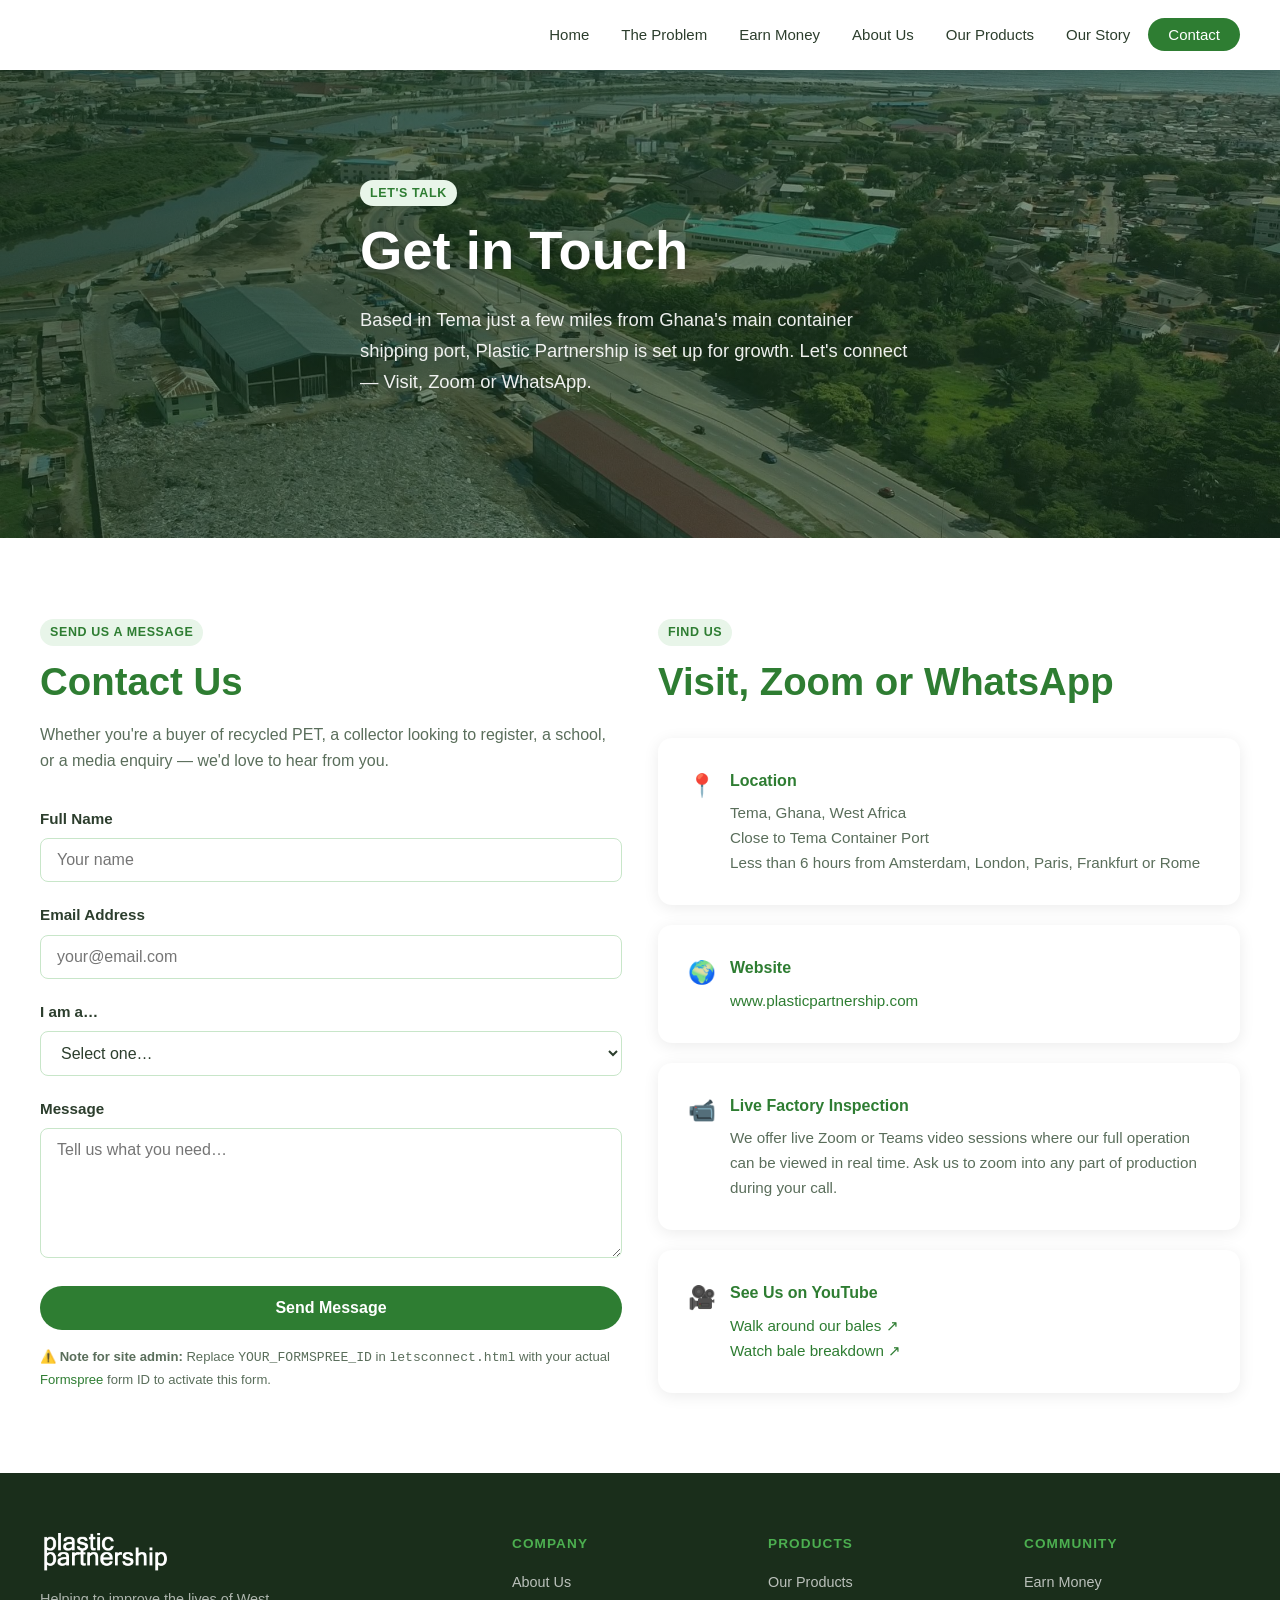
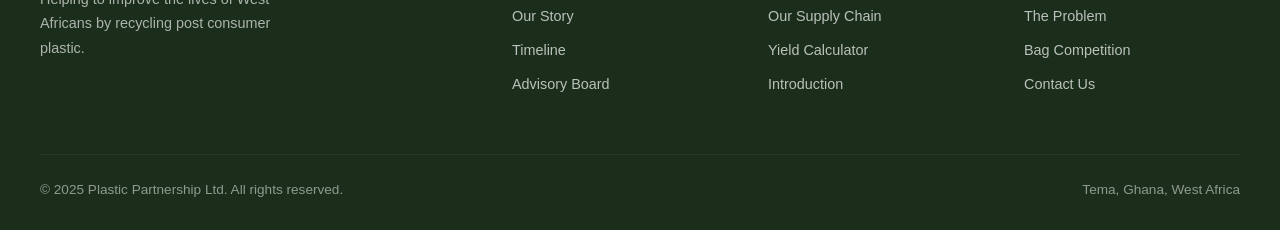
==== letsconnect.html @ b451306d "Initial commit: Plastic Partnership static site rebuild (14 pages)" ====
<!DOCTYPE html>
<html lang="en">
<head>
<meta charset="UTF-8">
<meta name="viewport" content="width=device-width, initial-scale=1.0">
<title>Get in Touch – Plastic Partnership Ghana</title>
<meta name="description" content="Contact Plastic Partnership. Based in Tema, Ghana — just a few miles from Ghana's main container shipping port.">
<link rel="stylesheet" href="style.css">
</head>
<body>
<nav>
  <div class="nav-inner">
    <a class="nav-logo" href="index.html"><img src="images/logo.png" alt="Plastic Partnership"></a>
    <ul class="nav-links">
      <li><a href="index.html">Home</a></li>
      <li><a href="plasticlifecycle.html">The Problem</a></li>
      <li><a href="jointhefight.html">Earn Money</a></li>
      <li><a href="about-us.html">About Us</a></li>
      <li><a href="our-products.html">Our Products</a></li>
      <li><a href="our-story.html">Our Story</a></li>
      <li><a href="letsconnect.html" class="nav-cta active">Contact</a></li>
    </ul>
    <div class="nav-burger" id="navBurger"><span></span><span></span><span></span></div>
  </div>
  <div class="nav-mobile" id="navMobile">
    <a href="index.html">Home</a>
    <a href="plasticlifecycle.html">The Problem</a>
    <a href="jointhefight.html">Earn Money</a>
    <a href="about-us.html">About Us</a>
    <a href="our-products.html">Our Products</a>
    <a href="our-story.html">Our Story</a>
    <a href="timeline.html">Timeline</a>
    <a href="suppliers.html">Our Supply Chain</a>
    <a href="advisoryboard.html">Advisory Board</a>
    <a href="letsconnect.html">Contact</a>
  </div>
</nav>

<section class="hero hero-small" style="background-image:url('images/picking-facility.jpg')">
  <div class="hero-overlay"></div>
  <div class="hero-content">
    <div class="tag">Let's Talk</div>
    <h1>Get in Touch</h1>
    <p>Based in Tema just a few miles from Ghana's main container shipping port, Plastic Partnership is set up for growth. Let's connect — Visit, Zoom or WhatsApp.</p>
  </div>
</section>

<section class="section">
  <div class="container">
    <div class="grid-2">
      <!-- CONTACT FORM -->
      <div>
        <div class="tag">Send Us a Message</div>
        <h2 class="section-title">Contact Us</h2>
        <p style="color:var(--muted);margin-bottom:32px;">Whether you're a buyer of recycled PET, a collector looking to register, a school, or a media enquiry — we'd love to hear from you.</p>

        <form class="form-wrap" style="max-width:100%;" onsubmit="submitForm(event, 'YOUR_FORMSPREE_ID')">
          <div class="form-group">
            <label for="name">Full Name</label>
            <input type="text" id="name" name="name" placeholder="Your name" required>
          </div>
          <div class="form-group">
            <label for="email">Email Address</label>
            <input type="email" id="email" name="email" placeholder="your@email.com" required>
          </div>
          <div class="form-group">
            <label for="subject">I am a…</label>
            <select id="subject" name="subject">
              <option value="">Select one…</option>
              <option value="buyer">Buyer / Manufacturer (interested in our PET bales)</option>
              <option value="collector">Collector (want to register and earn money)</option>
              <option value="school">School or Community Organisation</option>
              <option value="media">Media / Press</option>
              <option value="investor">Investor / Partner</option>
              <option value="other">Other</option>
            </select>
          </div>
          <div class="form-group">
            <label for="message">Message</label>
            <textarea id="message" name="message" placeholder="Tell us what you need…" required></textarea>
          </div>
          <button type="submit" class="btn btn-green" style="width:100%;">Send Message</button>
          <div class="form-success">Thank you! We'll be in touch within 1 business day.</div>
        </form>

        <p style="font-size:.82rem;color:var(--muted);margin-top:16px;">
          ⚠️ <strong>Note for site admin:</strong> Replace <code>YOUR_FORMSPREE_ID</code> in <code>letsconnect.html</code> with your actual <a href="https://formspree.io" target="_blank" rel="noopener">Formspree</a> form ID to activate this form.
        </p>
      </div>

      <!-- CONTACT INFO -->
      <div>
        <div class="tag">Find Us</div>
        <h2 class="section-title">Visit, Zoom or WhatsApp</h2>
        <div style="display:flex;flex-direction:column;gap:20px;margin-top:32px;">
          <div class="card">
            <div style="display:flex;gap:14px;align-items:flex-start;">
              <div style="font-size:1.4rem;flex-shrink:0;">📍</div>
              <div>
                <h4 style="color:var(--green);margin-bottom:6px;">Location</h4>
                <p style="color:var(--muted);font-size:.95rem;">Tema, Ghana, West Africa<br>Close to Tema Container Port<br>Less than 6 hours from Amsterdam, London, Paris, Frankfurt or Rome</p>
              </div>
            </div>
          </div>
          <div class="card">
            <div style="display:flex;gap:14px;align-items:flex-start;">
              <div style="font-size:1.4rem;flex-shrink:0;">🌍</div>
              <div>
                <h4 style="color:var(--green);margin-bottom:6px;">Website</h4>
                <p style="color:var(--muted);font-size:.95rem;"><a href="https://www.plasticpartnership.com">www.plasticpartnership.com</a></p>
              </div>
            </div>
          </div>
          <div class="card">
            <div style="display:flex;gap:14px;align-items:flex-start;">
              <div style="font-size:1.4rem;flex-shrink:0;">📹</div>
              <div>
                <h4 style="color:var(--green);margin-bottom:6px;">Live Factory Inspection</h4>
                <p style="color:var(--muted);font-size:.95rem;">We offer live Zoom or Teams video sessions where our full operation can be viewed in real time. Ask us to zoom into any part of production during your call.</p>
              </div>
            </div>
          </div>
          <div class="card">
            <div style="display:flex;gap:14px;align-items:flex-start;">
              <div style="font-size:1.4rem;flex-shrink:0;">🎥</div>
              <div>
                <h4 style="color:var(--green);margin-bottom:6px;">See Us on YouTube</h4>
                <p style="color:var(--muted);font-size:.95rem;">
                  <a href="https://youtu.be/1LZ8Kd07nZI" target="_blank" rel="noopener">Walk around our bales ↗</a><br>
                  <a href="https://www.youtube.com/shorts/tq0poevjHZc" target="_blank" rel="noopener">Watch bale breakdown ↗</a>
                </p>
              </div>
            </div>
          </div>
        </div>
      </div>
    </div>
  </div>
</section>

<footer>
  <div class="footer-inner">
    <div class="footer-grid">
      <div class="footer-brand">
        <img src="images/logo.png" alt="Plastic Partnership">
        <p>Helping to improve the lives of West Africans by recycling post consumer plastic.</p>
      </div>
      <div class="footer-col">
        <h4>Company</h4>
        <a href="about-us.html">About Us</a>
        <a href="our-story.html">Our Story</a>
        <a href="timeline.html">Timeline</a>
        <a href="advisoryboard.html">Advisory Board</a>
      </div>
      <div class="footer-col">
        <h4>Products</h4>
        <a href="our-products.html">Our Products</a>
        <a href="suppliers.html">Our Supply Chain</a>
        <a href="yieldmatters.html">Yield Calculator</a>
        <a href="introduction.html">Introduction</a>
      </div>
      <div class="footer-col">
        <h4>Community</h4>
        <a href="jointhefight.html">Earn Money</a>
        <a href="plasticlifecycle.html">The Problem</a>
        <a href="competition.html">Bag Competition</a>
        <a href="letsconnect.html">Contact Us</a>
      </div>
    </div>
    <div class="footer-bottom">
      <span>© 2025 Plastic Partnership Ltd. All rights reserved.</span>
      <span>Tema, Ghana, West Africa</span>
    </div>
  </div>
</footer>
<script src="main.js"></script>
</body>
</html>
---- style.css ----
/* Plastic Partnership - Static Site Styles */
:root {
  --green:  #2E7D32;
  --green2: #4CAF50;
  --green3: #E8F5E9;
  --dark:   #1A2E1B;
  --text:   #2C3E2D;
  --muted:  #5A6E5B;
  --white:  #FFFFFF;
  --offwhite:#F7FAF7;
  --border: #C8E6C9;
  --orange: #E65100;
  --orange2:#FF8F00;
}

*{margin:0;padding:0;box-sizing:border-box;}
html{scroll-behavior:smooth;}
body{font-family:'Segoe UI',Arial,sans-serif;color:var(--text);background:var(--white);font-size:16px;line-height:1.65;}
img{max-width:100%;height:auto;display:block;}
a{color:var(--green);text-decoration:none;}
a:hover{color:var(--green2);}

/* ── NAV ── */
nav{position:fixed;top:0;left:0;right:0;z-index:1000;background:rgba(255,255,255,0.97);box-shadow:0 2px 12px rgba(0,0,0,.12);padding:0 24px;}
.nav-inner{max-width:1200px;margin:0 auto;display:flex;align-items:center;justify-content:space-between;height:70px;}
.nav-logo img{height:44px;width:auto;}
.nav-links{display:flex;align-items:center;gap:4px;list-style:none;}
.nav-links a{padding:8px 14px;border-radius:6px;font-size:15px;font-weight:500;color:var(--text);transition:all .2s;}
.nav-links a:hover,.nav-links a.active{background:var(--green3);color:var(--green);}
.nav-cta{background:var(--green)!important;color:var(--white)!important;border-radius:24px!important;padding:8px 20px!important;}
.nav-cta:hover{background:var(--green2)!important;}
.nav-burger{display:none;flex-direction:column;gap:5px;cursor:pointer;padding:4px;}
.nav-burger span{display:block;width:24px;height:2px;background:var(--text);border-radius:2px;transition:all .3s;}
.nav-mobile{display:none;flex-direction:column;background:var(--white);padding:12px 0 20px;border-top:1px solid var(--border);}
.nav-mobile a{padding:11px 24px;font-size:16px;font-weight:500;color:var(--text);display:block;border-bottom:1px solid var(--green3);}
.nav-mobile a:hover{background:var(--green3);color:var(--green);}
@media(max-width:860px){
  .nav-links{display:none;}
  .nav-burger{display:flex;}
  .nav-mobile.open{display:flex;}
}

/* ── HERO ── */
.hero{min-height:88vh;background-size:cover;background-position:center;position:relative;display:flex;align-items:center;margin-top:70px;}
.hero-overlay{position:absolute;inset:0;background:linear-gradient(135deg,rgba(20,50,22,.72) 0%,rgba(30,70,34,.45) 100%);}
.hero-content{position:relative;z-index:1;max-width:1200px;margin:0 auto;padding:80px 24px;color:var(--white);}
.hero-content h1{font-size:clamp(2rem,5vw,3.4rem);font-weight:700;line-height:1.2;max-width:700px;margin-bottom:20px;text-shadow:0 2px 8px rgba(0,0,0,.3);}
.hero-content p{font-size:1.15rem;max-width:560px;margin-bottom:32px;opacity:.92;line-height:1.7;}
.hero-small{min-height:52vh;}

/* ── BUTTONS ── */
.btn{display:inline-block;padding:13px 32px;border-radius:30px;font-size:1rem;font-weight:600;cursor:pointer;transition:all .25s;border:none;}
.btn-green{background:var(--green);color:var(--white);}
.btn-green:hover{background:var(--green2);color:var(--white);transform:translateY(-2px);box-shadow:0 6px 20px rgba(46,125,50,.35);}
.btn-outline{background:transparent;color:var(--white);border:2px solid var(--white);}
.btn-outline:hover{background:var(--white);color:var(--green);}
.btn-orange{background:var(--orange);color:var(--white);}
.btn-orange:hover{background:var(--orange2);color:var(--white);transform:translateY(-2px);}
.btn-sm{padding:9px 22px;font-size:.9rem;}
.btn-group{display:flex;gap:14px;flex-wrap:wrap;margin-top:8px;}

/* ── SECTIONS ── */
.section{padding:80px 24px;}
.section-alt{background:var(--offwhite);}
.section-green{background:var(--green);color:var(--white);}
.section-dark{background:var(--dark);color:var(--white);}
.container{max-width:1200px;margin:0 auto;}
.section-title{font-size:clamp(1.6rem,3.5vw,2.4rem);font-weight:700;color:var(--green);margin-bottom:16px;line-height:1.25;}
.section-title.white{color:var(--white);}
.section-sub{font-size:1.05rem;color:var(--muted);max-width:640px;margin-bottom:48px;line-height:1.7;}
.section-sub.white{color:rgba(255,255,255,.82);}

/* ── GRID CARDS ── */
.grid-3{display:grid;grid-template-columns:repeat(3,1fr);gap:28px;}
.grid-2{display:grid;grid-template-columns:repeat(2,1fr);gap:36px;}
.grid-auto{display:grid;grid-template-columns:repeat(auto-fit,minmax(260px,1fr));gap:28px;}
@media(max-width:900px){.grid-3,.grid-2{grid-template-columns:1fr 1fr;}}
@media(max-width:580px){.grid-3,.grid-2{grid-template-columns:1fr;}}

.card{background:var(--white);border-radius:14px;padding:30px;box-shadow:0 3px 16px rgba(0,0,0,.08);transition:all .25s;}
.card:hover{transform:translateY(-4px);box-shadow:0 8px 28px rgba(0,0,0,.14);}
.card-icon{width:52px;height:52px;background:var(--green3);border-radius:12px;display:flex;align-items:center;justify-content:center;margin-bottom:18px;font-size:1.5rem;}
.card h3{font-size:1.15rem;font-weight:700;color:var(--green);margin-bottom:10px;}
.card p{font-size:.95rem;color:var(--muted);line-height:1.65;}

/* ── TWO-COL TEXT+IMAGE ── */
.split{display:grid;grid-template-columns:1fr 1fr;gap:64px;align-items:center;}
.split.reverse{direction:rtl;}
.split.reverse>*{direction:ltr;}
@media(max-width:768px){.split{grid-template-columns:1fr;gap:32px;}.split.reverse{direction:ltr;}}
.split-img{border-radius:14px;overflow:hidden;box-shadow:0 6px 28px rgba(0,0,0,.15);}
.split-img img{width:100%;height:340px;object-fit:cover;}
.split-text h2{font-size:clamp(1.4rem,3vw,2rem);font-weight:700;color:var(--green);margin-bottom:16px;line-height:1.3;}
.split-text p{color:var(--muted);font-size:1rem;line-height:1.75;margin-bottom:16px;}

/* ── STATS ── */
.stats-band{background:var(--green);padding:60px 24px;}
.stats-inner{max-width:900px;margin:0 auto;display:grid;grid-template-columns:repeat(3,1fr);gap:32px;text-align:center;}
@media(max-width:600px){.stats-inner{grid-template-columns:1fr;}}
.stat-num{font-size:clamp(2.4rem,5vw,3.6rem);font-weight:800;color:var(--white);line-height:1;}
.stat-label{font-size:.95rem;color:rgba(255,255,255,.82);margin-top:8px;font-weight:500;}

/* ── PROCESS STEPS ── */
.steps{counter-reset:step;display:flex;flex-direction:column;gap:32px;}
.step{display:flex;gap:20px;align-items:flex-start;}
.step-num{flex-shrink:0;width:44px;height:44px;background:var(--green);color:var(--white);border-radius:50%;display:flex;align-items:center;justify-content:center;font-weight:700;font-size:1.1rem;}
.step-body h4{font-weight:700;color:var(--green);margin-bottom:6px;font-size:1rem;}
.step-body p{color:var(--muted);font-size:.95rem;line-height:1.65;}

/* ── TEAM CARDS ── */
.team-card{background:var(--white);border-radius:14px;overflow:hidden;box-shadow:0 3px 16px rgba(0,0,0,.09);}
.team-card img{width:100%;height:240px;object-fit:cover;object-position:top;}
.team-card-body{padding:22px;}
.team-card-body h3{font-size:1.1rem;font-weight:700;color:var(--green);margin-bottom:8px;}
.team-card-body p{font-size:.9rem;color:var(--muted);line-height:1.6;}

/* ── CONTACT FORM ── */
.form-wrap{max-width:640px;margin:0 auto;}
.form-group{margin-bottom:20px;}
.form-group label{display:block;font-weight:600;margin-bottom:7px;color:var(--text);font-size:.95rem;}
.form-group input,.form-group textarea,.form-group select{width:100%;padding:12px 16px;border:1.5px solid var(--border);border-radius:8px;font-size:1rem;font-family:inherit;color:var(--text);background:var(--white);transition:border-color .2s;}
.form-group input:focus,.form-group textarea:focus{outline:none;border-color:var(--green);box-shadow:0 0 0 3px rgba(46,125,50,.12);}
.form-group textarea{min-height:130px;resize:vertical;}
.form-success{background:var(--green3);border:1px solid var(--green2);color:var(--green);padding:16px 20px;border-radius:8px;margin-top:16px;display:none;}

/* ── YIELD CALCULATOR ── */
.calc-box{background:var(--white);border-radius:16px;padding:36px;box-shadow:0 4px 24px rgba(0,0,0,.10);max-width:760px;margin:0 auto;}
.calc-grid{display:grid;grid-template-columns:1fr 1fr;gap:24px;}
@media(max-width:580px){.calc-grid{grid-template-columns:1fr;}}
.calc-result{background:var(--green3);border-radius:12px;padding:24px 28px;margin-top:28px;text-align:center;}
.calc-result .result-val{font-size:2.2rem;font-weight:800;color:var(--green);}
.calc-result .result-label{color:var(--muted);font-size:.95rem;margin-top:4px;}
.calc-verdict{margin-top:14px;font-weight:600;font-size:1.05rem;}

/* ── FOOTER ── */
footer{background:var(--dark);color:rgba(255,255,255,.85);padding:60px 24px 28px;}
.footer-inner{max-width:1200px;margin:0 auto;}
.footer-grid{display:grid;grid-template-columns:2fr 1fr 1fr 1fr;gap:40px;margin-bottom:48px;}
@media(max-width:860px){.footer-grid{grid-template-columns:1fr 1fr;gap:32px;}}
@media(max-width:480px){.footer-grid{grid-template-columns:1fr;}}
.footer-brand img{height:40px;margin-bottom:14px;filter:brightness(0) invert(1);}
.footer-brand p{font-size:.9rem;line-height:1.7;opacity:.75;max-width:260px;}
.footer-col h4{font-size:.85rem;font-weight:700;text-transform:uppercase;letter-spacing:.08em;color:var(--green2);margin-bottom:16px;}
.footer-col a{display:block;font-size:.9rem;color:rgba(255,255,255,.7);margin-bottom:10px;transition:color .2s;}
.footer-col a:hover{color:var(--green2);}
.footer-bottom{border-top:1px solid rgba(255,255,255,.1);padding-top:24px;display:flex;justify-content:space-between;align-items:center;font-size:.85rem;opacity:.6;flex-wrap:wrap;gap:8px;}

/* ── BANNER / MEMORIAL ── */
.memorial-banner{background:#1a1a2e;color:var(--white);padding:28px 24px;text-align:center;}
.memorial-banner p{max-width:900px;margin:0 auto;font-size:.92rem;line-height:1.75;opacity:.88;}

/* ── BREADCRUMB ── */
.breadcrumb{background:var(--green3);padding:12px 24px;font-size:.88rem;}
.breadcrumb .container{display:flex;gap:8px;align-items:center;}
.breadcrumb a{color:var(--green);}
.breadcrumb span{color:var(--muted);}

/* ── MISC ── */
.divider{height:3px;background:linear-gradient(90deg,var(--green),var(--green2),transparent);border-radius:2px;margin:48px 0;}
.highlight-box{background:var(--green3);border-left:4px solid var(--green);padding:20px 24px;border-radius:0 8px 8px 0;margin:24px 0;}
.highlight-box p{color:var(--text);font-size:.97rem;line-height:1.7;}
.tag{display:inline-block;background:var(--green3);color:var(--green);font-size:.78rem;font-weight:700;padding:3px 10px;border-radius:20px;margin-bottom:12px;text-transform:uppercase;letter-spacing:.05em;}
.page-top{margin-top:70px;}
ul.check-list{list-style:none;padding:0;}
ul.check-list li{padding:6px 0 6px 28px;position:relative;color:var(--muted);font-size:.97rem;line-height:1.6;}
ul.check-list li::before{content:'✓';position:absolute;left:0;color:var(--green);font-weight:700;}
.text-green{color:var(--green);}
.text-center{text-align:center;}
.mt-8{margin-top:8px;}
.mt-16{margin-top:16px;}
.mt-24{margin-top:24px;}
.mt-32{margin-top:32px;}
.mb-0{margin-bottom:0;}
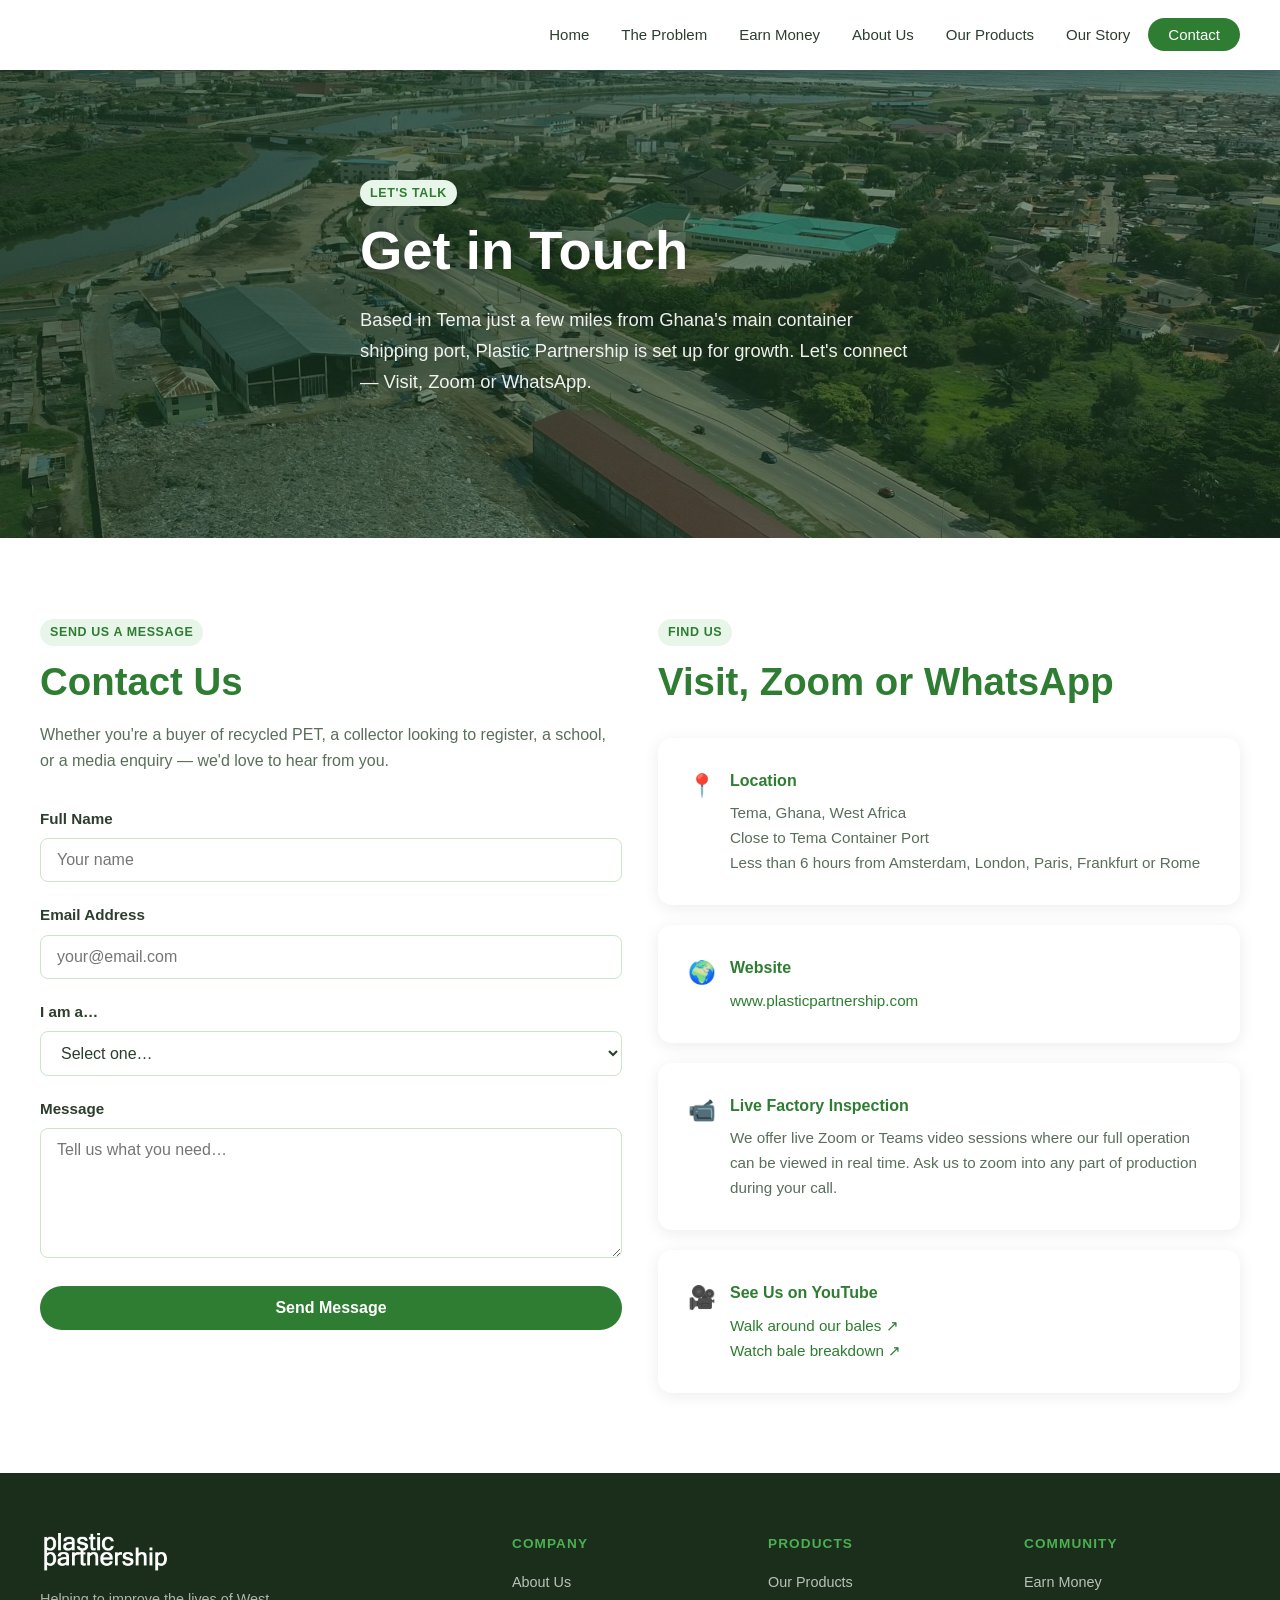
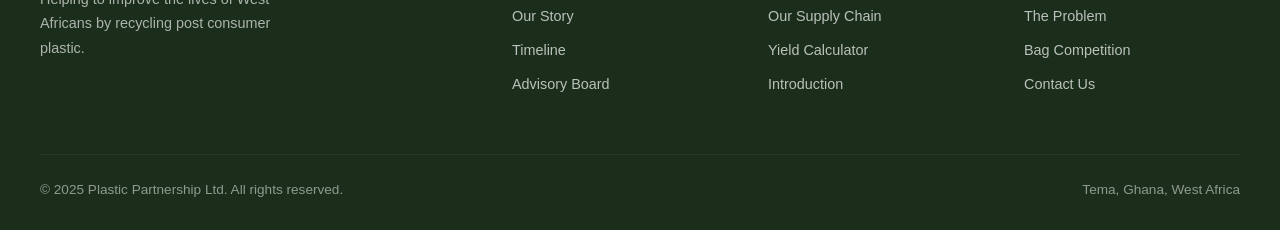
==== commit efe7e864: "Activate Formspree contact form (xlgoyreq)" ====
--- a/letsconnect.html
+++ b/letsconnect.html
@@ -54,7 +54,7 @@
         <h2 class="section-title">Contact Us</h2>
         <p style="color:var(--muted);margin-bottom:32px;">Whether you're a buyer of recycled PET, a collector looking to register, a school, or a media enquiry — we'd love to hear from you.</p>
 
-        <form class="form-wrap" style="max-width:100%;" onsubmit="submitForm(event, 'YOUR_FORMSPREE_ID')">
+        <form class="form-wrap" style="max-width:100%;" onsubmit="submitForm(event, 'xlgoyreq')">
           <div class="form-group">
             <label for="name">Full Name</label>
             <input type="text" id="name" name="name" placeholder="Your name" required>
@@ -83,9 +83,6 @@
           <div class="form-success">Thank you! We'll be in touch within 1 business day.</div>
         </form>
 
-        <p style="font-size:.82rem;color:var(--muted);margin-top:16px;">
-          ⚠️ <strong>Note for site admin:</strong> Replace <code>YOUR_FORMSPREE_ID</code> in <code>letsconnect.html</code> with your actual <a href="https://formspree.io" target="_blank" rel="noopener">Formspree</a> form ID to activate this form.
-        </p>
       </div>
 
       <!-- CONTACT INFO -->
